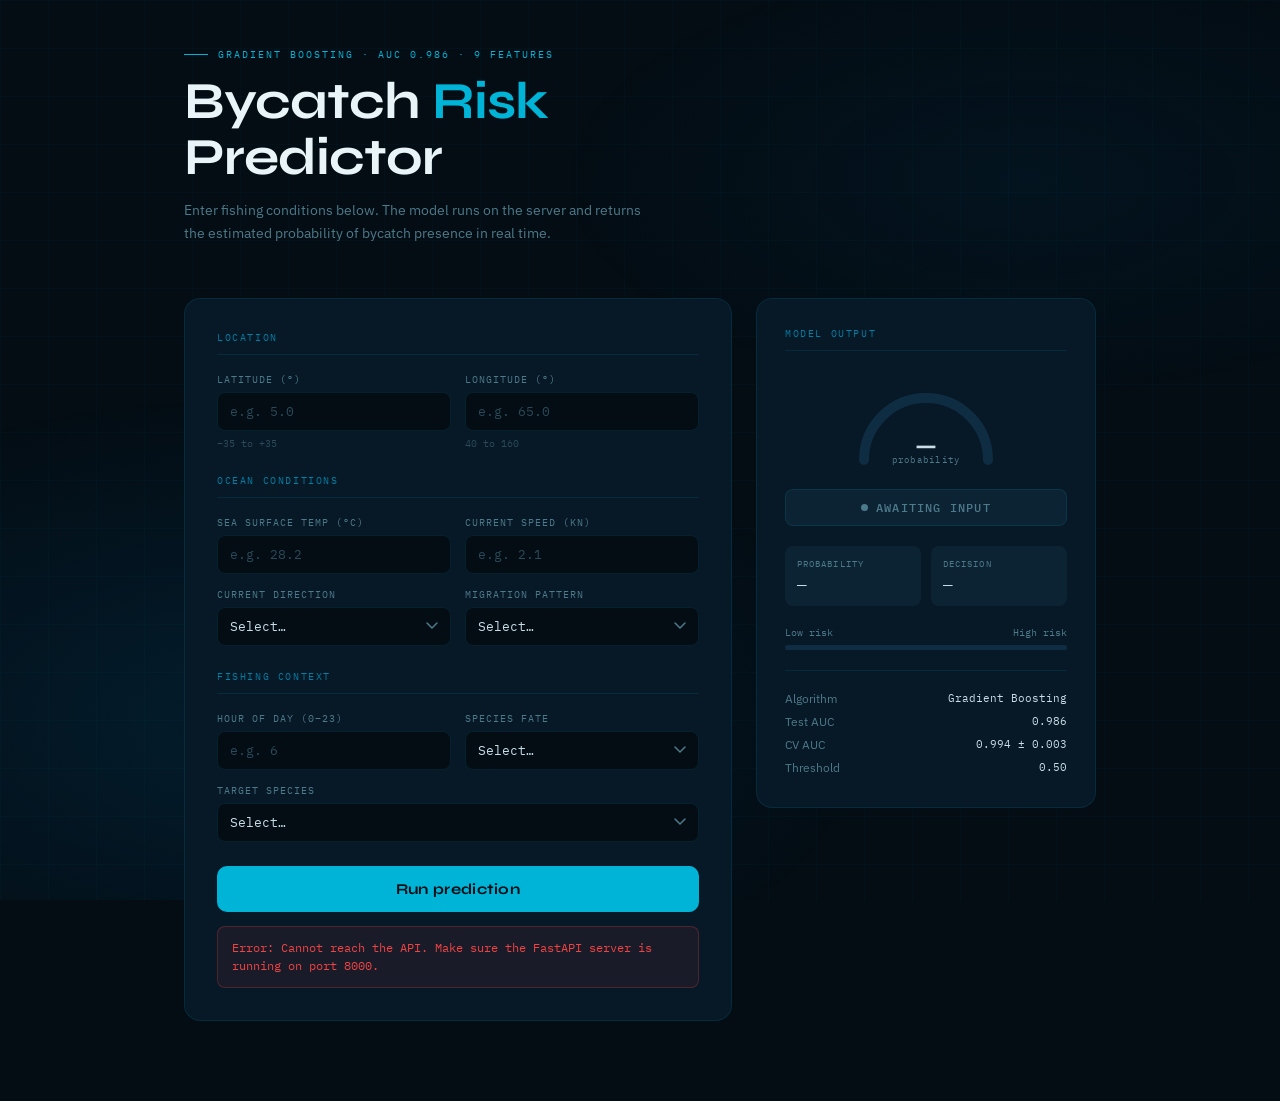
==== static/index.html @ 3b464cac "full stack done, added model and works with testing data" ====
<!DOCTYPE html>
<html lang="en">

<head>
    <meta charset="UTF-8">
    <meta name="viewport" content="width=device-width, initial-scale=1.0">
    <title>Bycatch Risk Predictor</title>
    <link
        href="https://fonts.googleapis.com/css2?family=Syne:wght@400;500;700&family=IBM+Plex+Mono:wght@400;500&family=IBM+Plex+Sans:wght@300;400;500&display=swap"
        rel="stylesheet">
    <style>
        :root {
            --ocean-deep: #040d14;
            --ocean-mid: #071826;
            --ocean-surf: #0c2333;
            --ocean-foam: #0f2d42;
            --teal: #00b4d8;
            --teal-dim: #007ea3;
            --teal-glow: rgba(0, 180, 216, 0.12);
            --amber: #f4a942;
            --red: #ef4444;
            --green: #22c55e;
            --text: #c8dde8;
            --text-muted: #4d7a8a;
            --text-dim: #2a4a5a;
            --border: rgba(0, 180, 216, 0.12);
            --border-mid: rgba(0, 180, 216, 0.22);
            --mono: 'IBM Plex Mono', monospace;
            --sans: 'IBM Plex Sans', sans-serif;
            --display: 'Syne', sans-serif;
        }

        *,
        *::before,
        *::after {
            box-sizing: border-box;
            margin: 0;
            padding: 0;
        }

        html {
            scroll-behavior: smooth;
        }

        body {
            background: var(--ocean-deep);
            color: var(--text);
            font-family: var(--sans);
            font-size: 14px;
            min-height: 100vh;
            overflow-x: hidden;
        }

        /* Animated ocean background */
        body::before {
            content: '';
            position: fixed;
            inset: 0;
            background:
                radial-gradient(ellipse 80% 60% at 20% 80%, rgba(0, 100, 160, 0.18) 0%, transparent 60%),
                radial-gradient(ellipse 60% 40% at 80% 20%, rgba(0, 60, 100, 0.14) 0%, transparent 60%);
            pointer-events: none;
            z-index: 0;
        }

        /* Subtle grid texture */
        body::after {
            content: '';
            position: fixed;
            inset: 0;
            background-image:
                linear-gradient(rgba(0, 180, 216, 0.03) 1px, transparent 1px),
                linear-gradient(90deg, rgba(0, 180, 216, 0.03) 1px, transparent 1px);
            background-size: 48px 48px;
            pointer-events: none;
            z-index: 0;
        }

        .page {
            position: relative;
            z-index: 1;
            max-width: 960px;
            margin: 0 auto;
            padding: 48px 24px 80px;
        }

        /* ── Header ──────────────────────────────── */
        header {
            margin-bottom: 52px;
            animation: rise 0.7s cubic-bezier(0.22, 1, 0.36, 1) both;
        }

        .eyebrow {
            font-family: var(--mono);
            font-size: 10px;
            letter-spacing: 0.2em;
            color: var(--teal);
            text-transform: uppercase;
            margin-bottom: 12px;
            display: flex;
            align-items: center;
            gap: 10px;
        }

        .eyebrow::before {
            content: '';
            display: inline-block;
            width: 24px;
            height: 1px;
            background: var(--teal);
        }

        h1 {
            font-family: var(--display);
            font-size: clamp(32px, 5vw, 52px);
            font-weight: 700;
            color: #e8f4f8;
            line-height: 1.08;
            letter-spacing: -0.02em;
            margin-bottom: 14px;
        }

        h1 em {
            font-style: normal;
            color: var(--teal);
        }

        .subtitle {
            font-size: 14px;
            color: var(--text-muted);
            line-height: 1.65;
            max-width: 480px;
        }

        /* ── Layout ──────────────────────────────── */
        .layout {
            display: grid;
            grid-template-columns: 1fr 340px;
            gap: 24px;
            align-items: start;
        }

        @media (max-width: 740px) {
            .layout {
                grid-template-columns: 1fr;
            }
        }

        /* ── Form card ───────────────────────────── */
        .form-card {
            background: var(--ocean-mid);
            border: 1px solid var(--border);
            border-radius: 16px;
            padding: 32px;
            animation: rise 0.7s 0.1s cubic-bezier(0.22, 1, 0.36, 1) both;
        }

        .section-title {
            font-family: var(--mono);
            font-size: 10px;
            letter-spacing: 0.16em;
            text-transform: uppercase;
            color: var(--teal-dim);
            margin-bottom: 18px;
            padding-bottom: 10px;
            border-bottom: 1px solid var(--border);
        }

        .fields-grid {
            display: grid;
            grid-template-columns: 1fr 1fr;
            gap: 14px;
            margin-bottom: 24px;
        }

        .field {
            display: flex;
            flex-direction: column;
            gap: 6px;
        }

        .field.span2 {
            grid-column: 1 / -1;
        }

        label {
            font-family: var(--mono);
            font-size: 10px;
            letter-spacing: 0.1em;
            text-transform: uppercase;
            color: var(--text-muted);
        }

        input[type="number"],
        select {
            background: var(--ocean-deep);
            border: 1px solid var(--border);
            border-radius: 8px;
            color: var(--text);
            font-family: var(--mono);
            font-size: 13px;
            padding: 10px 12px;
            width: 100%;
            outline: none;
            transition: border-color 0.2s, box-shadow 0.2s;
            -webkit-appearance: none;
            appearance: none;
        }

        input[type="number"]:focus,
        select:focus {
            border-color: var(--teal-dim);
            box-shadow: 0 0 0 3px var(--teal-glow);
        }

        input[type="number"]::placeholder {
            color: var(--text-dim);
        }

        select {
            background-image: url("data:image/svg+xml,%3Csvg xmlns='http://www.w3.org/2000/svg' width='12' height='8'%3E%3Cpath d='M1 1l5 5 5-5' stroke='%234d7a8a' stroke-width='1.5' fill='none' stroke-linecap='round' stroke-linejoin='round'/%3E%3C/svg%3E");
            background-repeat: no-repeat;
            background-position: right 12px center;
            padding-right: 36px;
            cursor: pointer;
        }

        select option {
            background: #071826;
        }

        .hint {
            font-family: var(--mono);
            font-size: 10px;
            color: var(--text-dim);
        }

        .field-sep {
            grid-column: 1/-1;
            border: none;
            border-top: 1px solid var(--border);
            margin: 4px 0;
        }

        /* Predict button */
        .predict-btn {
            width: 100%;
            padding: 14px 20px;
            background: var(--teal);
            color: var(--ocean-deep);
            border: none;
            border-radius: 10px;
            font-family: var(--display);
            font-size: 15px;
            font-weight: 700;
            letter-spacing: 0.02em;
            cursor: pointer;
            transition: opacity 0.2s, transform 0.15s, box-shadow 0.2s;
            display: flex;
            align-items: center;
            justify-content: center;
            gap: 8px;
        }

        .predict-btn:hover {
            opacity: 0.9;
            box-shadow: 0 0 28px rgba(0, 180, 216, 0.3);
        }

        .predict-btn:active {
            transform: scale(0.99);
        }

        .predict-btn:disabled {
            opacity: 0.35;
            cursor: not-allowed;
            box-shadow: none;
        }

        .spinner {
            width: 16px;
            height: 16px;
            border: 2px solid rgba(4, 13, 20, 0.25);
            border-top-color: var(--ocean-deep);
            border-radius: 50%;
            animation: spin 0.65s linear infinite;
            flex-shrink: 0;
        }

        /* ── Result panel ────────────────────────── */
        .result-panel {
            background: var(--ocean-mid);
            border: 1px solid var(--border);
            border-radius: 16px;
            padding: 28px;
            animation: rise 0.7s 0.2s cubic-bezier(0.22, 1, 0.36, 1) both;
            position: sticky;
            top: 24px;
        }

        .result-panel .section-title {
            margin-bottom: 24px;
        }

        /* Gauge */
        .gauge-wrap {
            position: relative;
            width: 160px;
            height: 90px;
            margin: 0 auto 24px;
            overflow: visible;
        }

        .gauge-bg {
            fill: none;
            stroke: var(--ocean-foam);
            stroke-width: 10;
            stroke-linecap: round;
        }

        .gauge-fill {
            fill: none;
            stroke-width: 10;
            stroke-linecap: round;
            transition: stroke-dashoffset 0.8s cubic-bezier(0.4, 0, 0.2, 1), stroke 0.4s;
            transform-origin: center;
        }

        .gauge-text {
            font-family: var(--display);
            font-size: 26px;
            font-weight: 700;
            text-anchor: middle;
            dominant-baseline: middle;
            fill: var(--text);
            transition: fill 0.4s;
        }

        .gauge-sub {
            font-family: var(--mono);
            font-size: 9px;
            letter-spacing: 0.14em;
            text-anchor: middle;
            dominant-baseline: middle;
            fill: var(--text-muted);
        }

        /* Risk label badge */
        .risk-badge {
            display: flex;
            align-items: center;
            justify-content: center;
            gap: 8px;
            padding: 10px 16px;
            border-radius: 8px;
            font-family: var(--mono);
            font-size: 12px;
            font-weight: 500;
            letter-spacing: 0.1em;
            text-transform: uppercase;
            margin-bottom: 20px;
            transition: background 0.4s, color 0.4s, border-color 0.4s;
            border: 1px solid transparent;
        }

        .risk-badge.idle {
            background: var(--ocean-surf);
            color: var(--text-muted);
            border-color: var(--border);
        }

        .risk-badge.high {
            background: rgba(239, 68, 68, 0.1);
            color: var(--red);
            border-color: rgba(239, 68, 68, 0.3);
        }

        .risk-badge.low {
            background: rgba(34, 197, 94, 0.1);
            color: var(--green);
            border-color: rgba(34, 197, 94, 0.3);
        }

        .badge-dot {
            width: 7px;
            height: 7px;
            border-radius: 50%;
            flex-shrink: 0;
            transition: background 0.4s;
        }

        .risk-badge.idle .badge-dot {
            background: var(--text-muted);
        }

        .risk-badge.high .badge-dot {
            background: var(--red);
            box-shadow: 0 0 6px var(--red);
        }

        .risk-badge.low .badge-dot {
            background: var(--green);
            box-shadow: 0 0 6px var(--green);
        }

        /* Stats row */
        .stats {
            display: grid;
            grid-template-columns: 1fr 1fr;
            gap: 10px;
            margin-bottom: 20px;
        }

        .stat-cell {
            background: var(--ocean-surf);
            border-radius: 8px;
            padding: 12px;
        }

        .stat-label {
            font-family: var(--mono);
            font-size: 9px;
            letter-spacing: 0.12em;
            text-transform: uppercase;
            color: var(--text-muted);
            margin-bottom: 5px;
        }

        .stat-value {
            font-family: var(--mono);
            font-size: 16px;
            font-weight: 500;
            color: var(--text);
            transition: color 0.4s;
        }

        /* Probability bar */
        .bar-label {
            display: flex;
            justify-content: space-between;
            font-family: var(--mono);
            font-size: 10px;
            color: var(--text-muted);
            margin-bottom: 6px;
        }

        .bar-track {
            height: 5px;
            background: var(--ocean-foam);
            border-radius: 3px;
            overflow: hidden;
            margin-bottom: 20px;
        }

        .bar-fill {
            height: 100%;
            border-radius: 3px;
            width: 0%;
            transition: width 0.7s cubic-bezier(0.4, 0, 0.2, 1), background 0.4s;
            background: var(--teal-dim);
        }

        /* Model info */
        .model-info {
            border-top: 1px solid var(--border);
            padding-top: 16px;
        }

        .model-info-row {
            display: flex;
            justify-content: space-between;
            align-items: center;
            padding: 4px 0;
            font-size: 12px;
        }

        .model-info-key {
            color: var(--text-muted);
        }

        .model-info-val {
            font-family: var(--mono);
            font-size: 11px;
            color: var(--text);
        }

        /* Error */
        .error-box {
            display: none;
            margin-top: 14px;
            padding: 12px 14px;
            background: rgba(239, 68, 68, 0.08);
            border: 1px solid rgba(239, 68, 68, 0.25);
            border-radius: 8px;
            font-family: var(--mono);
            font-size: 12px;
            color: var(--red);
            line-height: 1.5;
        }

        /* Animations */
        @keyframes rise {
            from {
                opacity: 0;
                transform: translateY(16px);
            }

            to {
                opacity: 1;
                transform: translateY(0);
            }
        }

        @keyframes spin {
            to {
                transform: rotate(360deg);
            }
        }
    </style>
</head>

<body>
    <div class="page">

        <header>
            <p class="eyebrow">Gradient Boosting · AUC 0.986 · 9 features</p>
            <h1>Bycatch <em>Risk</em><br>Predictor</h1>
            <p class="subtitle">Enter fishing conditions below. The model runs on the server and returns the estimated
                probability of bycatch presence in real time.</p>
        </header>

        <div class="layout">

            <!-- Form -->
            <div class="form-card">
                <form id="form" autocomplete="off">

                    <p class="section-title">Location</p>
                    <div class="fields-grid">
                        <div class="field">
                            <label for="lat">Latitude (°)</label>
                            <input type="number" id="lat" step="0.0001" min="-35" max="35" placeholder="e.g. 5.0"
                                required>
                            <span class="hint">–35 to +35</span>
                        </div>
                        <div class="field">
                            <label for="lon">Longitude (°)</label>
                            <input type="number" id="lon" step="0.0001" min="40" max="160" placeholder="e.g. 65.0"
                                required>
                            <span class="hint">40 to 160</span>
                        </div>
                    </div>

                    <p class="section-title">Ocean conditions</p>
                    <div class="fields-grid">
                        <div class="field">
                            <label for="sst">Sea surface temp (°C)</label>
                            <input type="number" id="sst" step="0.1" min="5" max="35" placeholder="e.g. 28.2" required>
                        </div>
                        <div class="field">
                            <label for="current_speed">Current speed (kn)</label>
                            <input type="number" id="current_speed" step="0.01" min="0" max="10" placeholder="e.g. 2.1"
                                required>
                        </div>
                        <div class="field">
                            <label for="current_dir">Current direction</label>
                            <select id="current_dir" required>
                                <option value="" disabled selected>Select…</option>
                            </select>
                        </div>
                        <div class="field">
                            <label for="migration">Migration pattern</label>
                            <select id="migration" required>
                                <option value="" disabled selected>Select…</option>
                            </select>
                        </div>
                    </div>

                    <p class="section-title">Fishing context</p>
                    <div class="fields-grid">
                        <div class="field">
                            <label for="hour">Hour of day (0–23)</label>
                            <input type="number" id="hour" step="1" min="0" max="23" placeholder="e.g. 6" required>
                        </div>
                        <div class="field">
                            <label for="fate">Species fate</label>
                            <select id="fate" required>
                                <option value="" disabled selected>Select…</option>
                            </select>
                        </div>
                        <div class="field span2">
                            <label for="species">Target species</label>
                            <select id="species" required>
                                <option value="" disabled selected>Select…</option>
                            </select>
                        </div>
                    </div>

                    <button type="submit" class="predict-btn" id="btn">
                        <span id="btn-text">Run prediction</span>
                    </button>

                    <div class="error-box" id="error"></div>

                </form>
            </div>

            <!-- Result panel -->
            <div class="result-panel">
                <p class="section-title">Model output</p>

                <!-- Gauge SVG -->
                <div class="gauge-wrap">
                    <svg viewBox="0 0 160 90" width="160" height="90" overflow="visible">
                        <!-- Background arc: semicircle, r=62, center 80,85 -->
                        <path id="gauge-bg-path" d="M 18,85 A 62,62 0 0,1 142,85" class="gauge-bg" />
                        <!-- Fill arc -->
                        <path id="gauge-fill-path" d="M 18,85 A 62,62 0 0,1 142,85" class="gauge-fill" stroke="#007ea3"
                            stroke-dasharray="195" stroke-dashoffset="195" />
                        <text id="gauge-pct" class="gauge-text" x="80" y="72">—</text>
                        <text class="gauge-sub" x="80" y="86">probability</text>
                    </svg>
                </div>

                <!-- Risk badge -->
                <div class="risk-badge idle" id="risk-badge">
                    <span class="badge-dot"></span>
                    <span id="risk-text">Awaiting input</span>
                </div>

                <!-- Stats -->
                <div class="stats">
                    <div class="stat-cell">
                        <div class="stat-label">Probability</div>
                        <div class="stat-value" id="stat-prob">—</div>
                    </div>
                    <div class="stat-cell">
                        <div class="stat-label">Decision</div>
                        <div class="stat-value" id="stat-decision">—</div>
                    </div>
                </div>

                <!-- Bar -->
                <div class="bar-label">
                    <span>Low risk</span><span>High risk</span>
                </div>
                <div class="bar-track">
                    <div class="bar-fill" id="bar-fill"></div>
                </div>

                <!-- Model info -->
                <div class="model-info">
                    <div class="model-info-row">
                        <span class="model-info-key">Algorithm</span>
                        <span class="model-info-val">Gradient Boosting</span>
                    </div>
                    <div class="model-info-row">
                        <span class="model-info-key">Test AUC</span>
                        <span class="model-info-val">0.986</span>
                    </div>
                    <div class="model-info-row">
                        <span class="model-info-key">CV AUC</span>
                        <span class="model-info-val">0.994 ± 0.003</span>
                    </div>
                    <div class="model-info-row">
                        <span class="model-info-key">Threshold</span>
                        <span class="model-info-val">0.50</span>
                    </div>
                </div>
            </div>

        </div>
    </div>

    <script>
        // ── Config ───────────────────────────────────────────────────────────────
        // Change this to your Render URL when deployed.
        // Leave as empty string '' when running locally (same origin via FastAPI).
        const API = 'http://127.0.0.1:8000';

        // ── Populate dropdowns from /options ─────────────────────────────────────
        async function loadOptions() {
            try {
                const res = await fetch(`${API}/options`);
                const opts = await res.json();
                fill('current_dir', opts.current_dir);
                fill('migration', opts.migration);
                fill('species', opts.species);
                fill('fate', opts.fate);
            } catch {
                showError('Cannot reach the API. Make sure the FastAPI server is running on port 8000.');
            }
        }

        function fill(id, values) {
            const sel = document.getElementById(id);
            values.forEach(v => {
                const o = document.createElement('option');
                o.value = o.textContent = v;
                sel.appendChild(o);
            });
        }

        // ── Form submit ───────────────────────────────────────────────────────────
        document.getElementById('form').addEventListener('submit', async (e) => {
            e.preventDefault();
            clearResult();
            setLoading(true);

            const body = {
                lat: parseFloat(document.getElementById('lat').value),
                lon: parseFloat(document.getElementById('lon').value),
                sst: parseFloat(document.getElementById('sst').value),
                current_speed: parseFloat(document.getElementById('current_speed').value),
                current_dir: document.getElementById('current_dir').value,
                hour: parseInt(document.getElementById('hour').value, 10),
                migration: document.getElementById('migration').value,
                species: document.getElementById('species').value,
                fate: document.getElementById('fate').value,
            };

            try {
                const res = await fetch(`${API}/predict`, {
                    method: 'POST',
                    headers: { 'Content-Type': 'application/json' },
                    body: JSON.stringify(body),
                });

                if (!res.ok) {
                    const err = await res.json().catch(() => ({}));
                    throw new Error(err.detail || `Server error ${res.status}`);
                }

                const data = await res.json();
                renderResult(data);

            } catch (err) {
                showError(err.message);
            } finally {
                setLoading(false);
            }
        });

        // ── Render result ─────────────────────────────────────────────────────────
        function renderResult(data) {
            const prob = data.probability;
            const isHigh = data.risk_label === 'High Risk';
            const pct = (prob * 100).toFixed(1);

            // Gauge — arc total length ≈ 195, fill proportionally
            const arcLen = 195;
            const offset = arcLen - (prob * arcLen);
            const fill = document.getElementById('gauge-fill-path');
            fill.style.strokeDashoffset = offset;
            fill.style.stroke = isHigh ? '#ef4444' : '#22c55e';

            document.getElementById('gauge-pct').textContent = pct + '%';
            document.getElementById('gauge-pct').style.fill = isHigh ? '#ef4444' : '#22c55e';

            // Badge
            const badge = document.getElementById('risk-badge');
            badge.className = 'risk-badge ' + (isHigh ? 'high' : 'low');
            document.getElementById('risk-text').textContent = data.risk_label;

            // Stats
            document.getElementById('stat-prob').textContent = data.risk_pct;
            document.getElementById('stat-decision').textContent = isHigh ? 'Present' : 'Absent';
            document.getElementById('stat-prob').style.color = isHigh ? '#ef4444' : '#22c55e';
            document.getElementById('stat-decision').style.color = isHigh ? '#ef4444' : '#22c55e';

            // Bar
            const bar = document.getElementById('bar-fill');
            bar.style.width = pct + '%';
            bar.style.background = isHigh ? '#ef4444' : '#22c55e';
        }

        // ── Helpers ───────────────────────────────────────────────────────────────
        function setLoading(on) {
            const btn = document.getElementById('btn');
            const text = document.getElementById('btn-text');
            btn.disabled = on;
            if (on) {
                btn.innerHTML = '<span class="spinner"></span><span>Running model…</span>';
            } else {
                btn.innerHTML = '<span id="btn-text">Run prediction</span>';
            }
        }

        function clearResult() {
            document.getElementById('error').style.display = 'none';
            document.getElementById('gauge-fill-path').style.strokeDashoffset = 195;
            document.getElementById('gauge-pct').textContent = '—';
            document.getElementById('gauge-pct').style.fill = 'var(--text)';
            document.getElementById('risk-badge').className = 'risk-badge idle';
            document.getElementById('risk-text').textContent = 'Computing…';
            document.getElementById('stat-prob').textContent = '—';
            document.getElementById('stat-decision').textContent = '—';
            document.getElementById('bar-fill').style.width = '0%';
        }

        function showError(msg) {
            const el = document.getElementById('error');
            el.textContent = 'Error: ' + msg;
            el.style.display = 'block';
        }

        loadOptions();
    </script>
</body>

</html>
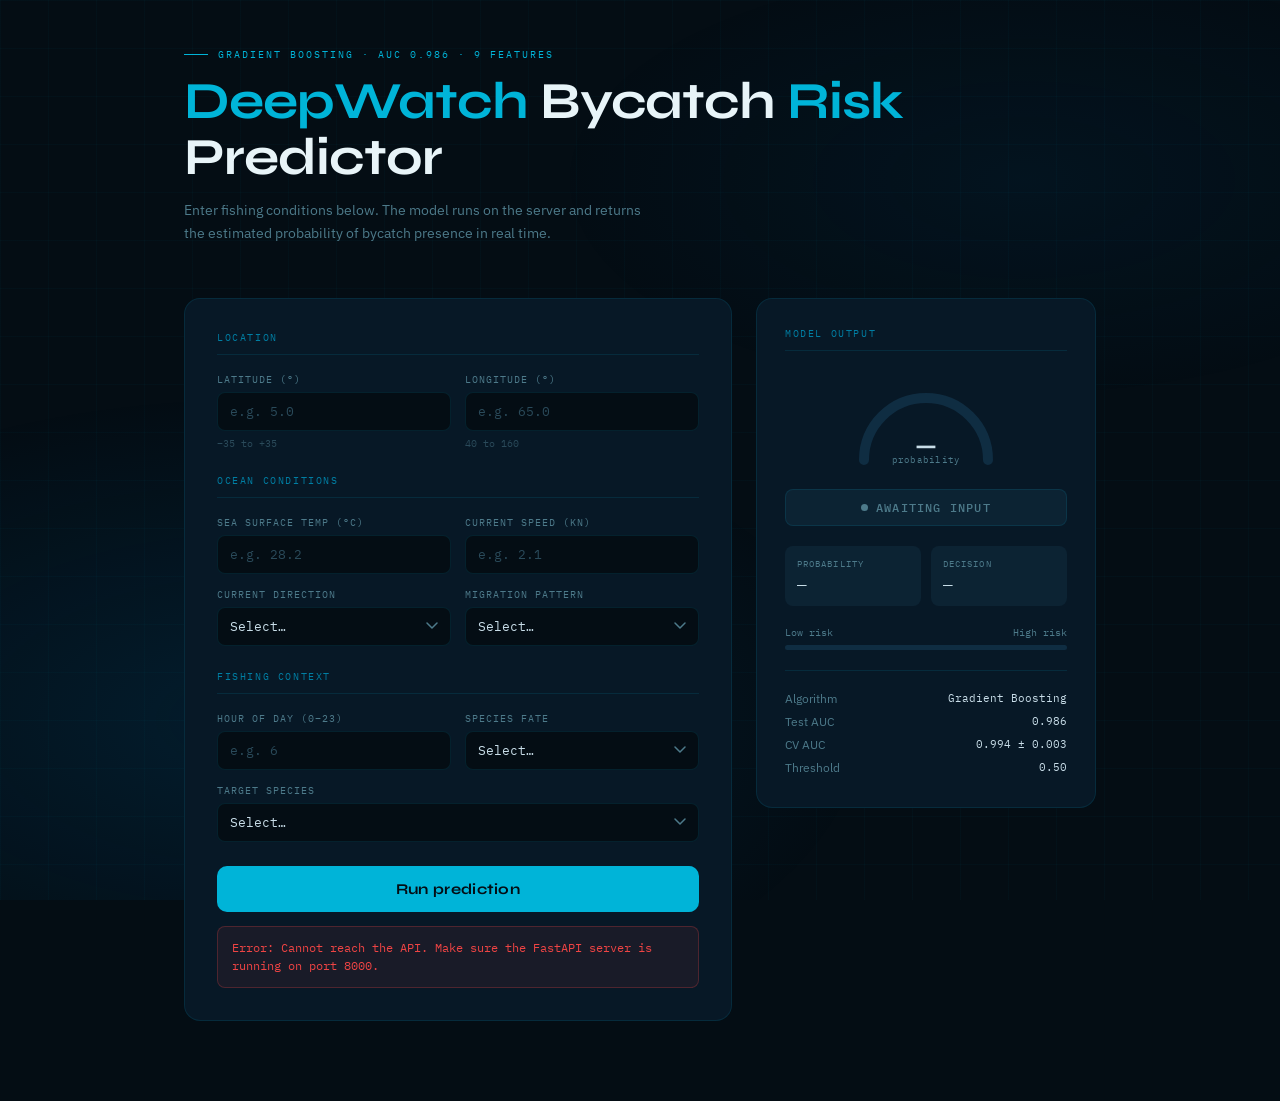
==== commit 38bb6b08: "fixed backend issue" ====
--- a/static/index.html
+++ b/static/index.html
@@ -524,7 +524,7 @@
 
         <header>
             <p class="eyebrow">Gradient Boosting · AUC 0.986 · 9 features</p>
-            <h1>Bycatch <em>Risk</em><br>Predictor</h1>
+            <h1><em>DeepWatch</em> Bycatch <em>Risk</em><br>Predictor</h1>
             <p class="subtitle">Enter fishing conditions below. The model runs on the server and returns the estimated
                 probability of bycatch presence in real time.</p>
         </header>
@@ -676,7 +676,7 @@
         // ── Config ───────────────────────────────────────────────────────────────
         // Change this to your Render URL when deployed.
         // Leave as empty string '' when running locally (same origin via FastAPI).
-        const API = 'http://127.0.0.1:8000';
+        const API = 'https://deepwatch.onrender.com/';
 
         // ── Populate dropdowns from /options ─────────────────────────────────────
         async function loadOptions() {
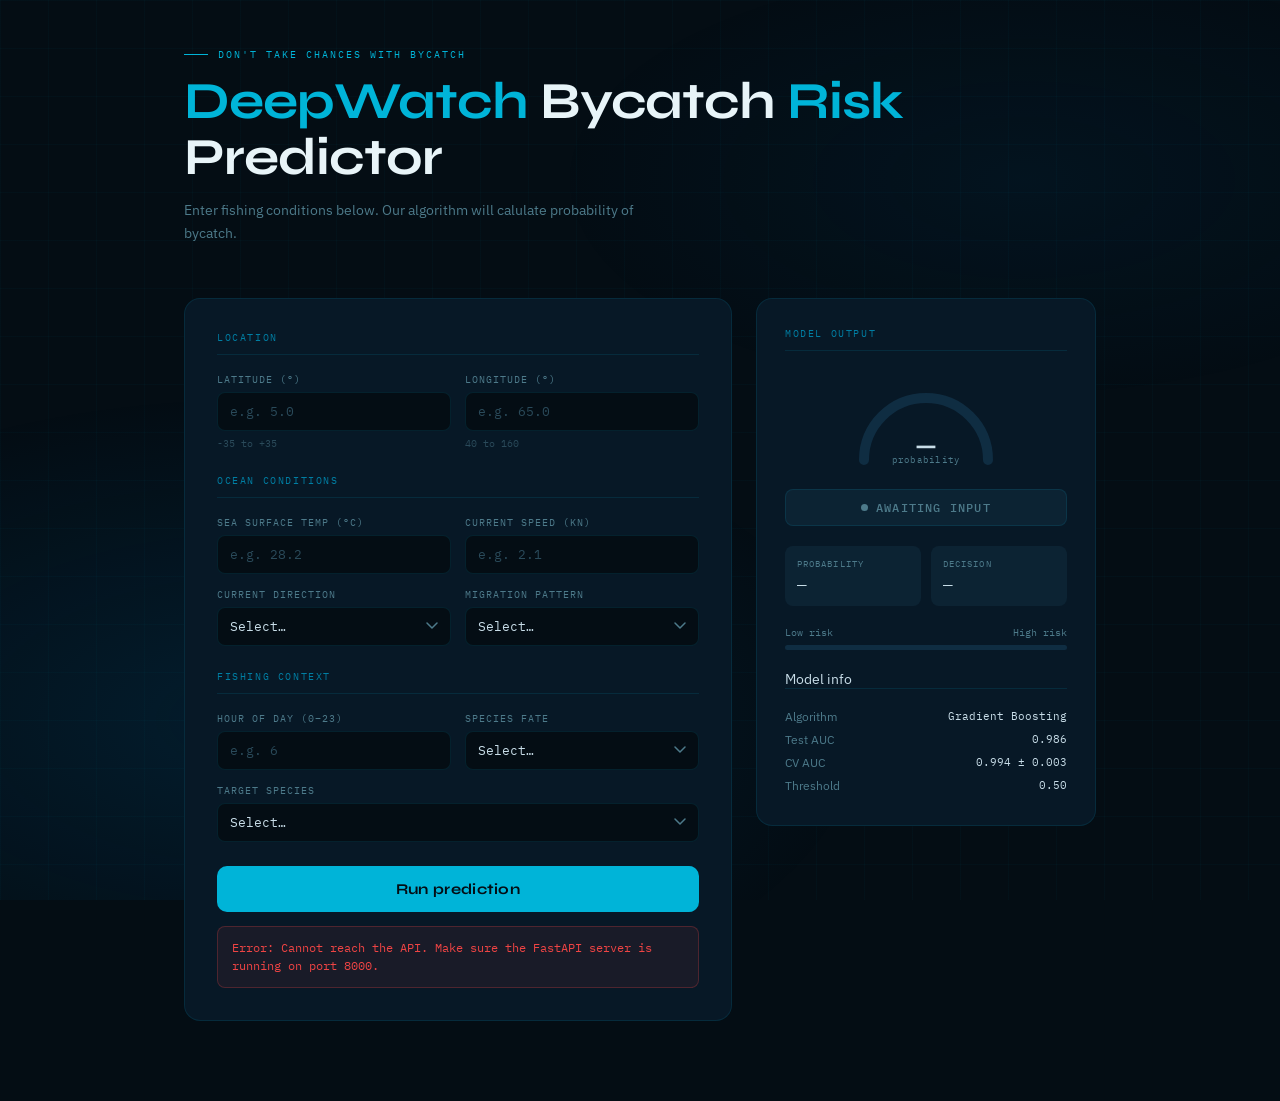
==== commit 4d3aca3d: "added homepage, updated routes, updated dataset, updated comments" ====
--- a/static/index.html
+++ b/static/index.html
@@ -51,7 +51,6 @@
             overflow-x: hidden;
         }
 
-        /* Animated ocean background */
         body::before {
             content: '';
             position: fixed;
@@ -63,7 +62,6 @@
             z-index: 0;
         }
 
-        /* Subtle grid texture */
         body::after {
             content: '';
             position: fixed;
@@ -84,7 +82,6 @@
             padding: 48px 24px 80px;
         }
 
-        /* ── Header ──────────────────────────────── */
         header {
             margin-bottom: 52px;
             animation: rise 0.7s cubic-bezier(0.22, 1, 0.36, 1) both;
@@ -132,7 +129,6 @@
             max-width: 480px;
         }
 
-        /* ── Layout ──────────────────────────────── */
         .layout {
             display: grid;
             grid-template-columns: 1fr 340px;
@@ -146,7 +142,6 @@
             }
         }
 
-        /* ── Form card ───────────────────────────── */
         .form-card {
             background: var(--ocean-mid);
             border: 1px solid var(--border);
@@ -242,7 +237,6 @@
             margin: 4px 0;
         }
 
-        /* Predict button */
         .predict-btn {
             width: 100%;
             padding: 14px 20px;
@@ -287,7 +281,6 @@
             flex-shrink: 0;
         }
 
-        /* ── Result panel ────────────────────────── */
         .result-panel {
             background: var(--ocean-mid);
             border: 1px solid var(--border);
@@ -345,7 +338,6 @@
             fill: var(--text-muted);
         }
 
-        /* Risk label badge */
         .risk-badge {
             display: flex;
             align-items: center;
@@ -403,7 +395,6 @@
             box-shadow: 0 0 6px var(--green);
         }
 
-        /* Stats row */
         .stats {
             display: grid;
             grid-template-columns: 1fr 1fr;
@@ -434,7 +425,6 @@
             transition: color 0.4s;
         }
 
-        /* Probability bar */
         .bar-label {
             display: flex;
             justify-content: space-between;
@@ -484,7 +474,6 @@
             color: var(--text);
         }
 
-        /* Error */
         .error-box {
             display: none;
             margin-top: 14px;
@@ -498,7 +487,6 @@
             line-height: 1.5;
         }
 
-        /* Animations */
         @keyframes rise {
             from {
                 opacity: 0;
@@ -523,15 +511,12 @@
     <div class="page">
 
         <header>
-            <p class="eyebrow">Gradient Boosting · AUC 0.986 · 9 features</p>
+            <p class="eyebrow">Don't take chances with bycatch</p>
             <h1><em>DeepWatch</em> Bycatch <em>Risk</em><br>Predictor</h1>
-            <p class="subtitle">Enter fishing conditions below. The model runs on the server and returns the estimated
-                probability of bycatch presence in real time.</p>
+            <p class="subtitle">Enter fishing conditions below. Our algorithm will calulate probability of bycatch.</p>
         </header>
 
         <div class="layout">
-
-            <!-- Form -->
             <div class="form-card">
                 <form id="form" autocomplete="off">
 
@@ -541,7 +526,7 @@
                             <label for="lat">Latitude (°)</label>
                             <input type="number" id="lat" step="0.0001" min="-35" max="35" placeholder="e.g. 5.0"
                                 required>
-                            <span class="hint">–35 to +35</span>
+                            <span class="hint">-35 to +35</span>
                         </div>
                         <div class="field">
                             <label for="lon">Longitude (°)</label>
@@ -604,12 +589,8 @@
 
                 </form>
             </div>
-
-            <!-- Result panel -->
             <div class="result-panel">
                 <p class="section-title">Model output</p>
-
-                <!-- Gauge SVG -->
                 <div class="gauge-wrap">
                     <svg viewBox="0 0 160 90" width="160" height="90" overflow="visible">
                         <!-- Background arc: semicircle, r=62, center 80,85 -->
@@ -648,7 +629,7 @@
                     <div class="bar-fill" id="bar-fill"></div>
                 </div>
 
-                <!-- Model info -->
+                Model info
                 <div class="model-info">
                     <div class="model-info-row">
                         <span class="model-info-key">Algorithm</span>
@@ -668,17 +649,14 @@
                     </div>
                 </div>
             </div>
-
         </div>
     </div>
 
     <script>
-        // ── Config ───────────────────────────────────────────────────────────────
-        // Change this to your Render URL when deployed.
-        // Leave as empty string '' when running locally (same origin via FastAPI).
-        const API = 'https://deepwatch.onrender.com/';
-
-        // ── Populate dropdowns from /options ─────────────────────────────────────
+        // Setting origin for api
+        const API = '';
+
+        // Populate dropdowns
         async function loadOptions() {
             try {
                 const res = await fetch(`${API}/options`);
@@ -701,7 +679,7 @@
             });
         }
 
-        // ── Form submit ───────────────────────────────────────────────────────────
+        // On form submit
         document.getElementById('form').addEventListener('submit', async (e) => {
             e.preventDefault();
             clearResult();
@@ -741,7 +719,7 @@
             }
         });
 
-        // ── Render result ─────────────────────────────────────────────────────────
+        // Render the result of the model
         function renderResult(data) {
             const prob = data.probability;
             const isHigh = data.risk_label === 'High Risk';
@@ -774,7 +752,6 @@
             bar.style.background = isHigh ? '#ef4444' : '#22c55e';
         }
 
-        // ── Helpers ───────────────────────────────────────────────────────────────
         function setLoading(on) {
             const btn = document.getElementById('btn');
             const text = document.getElementById('btn-text');
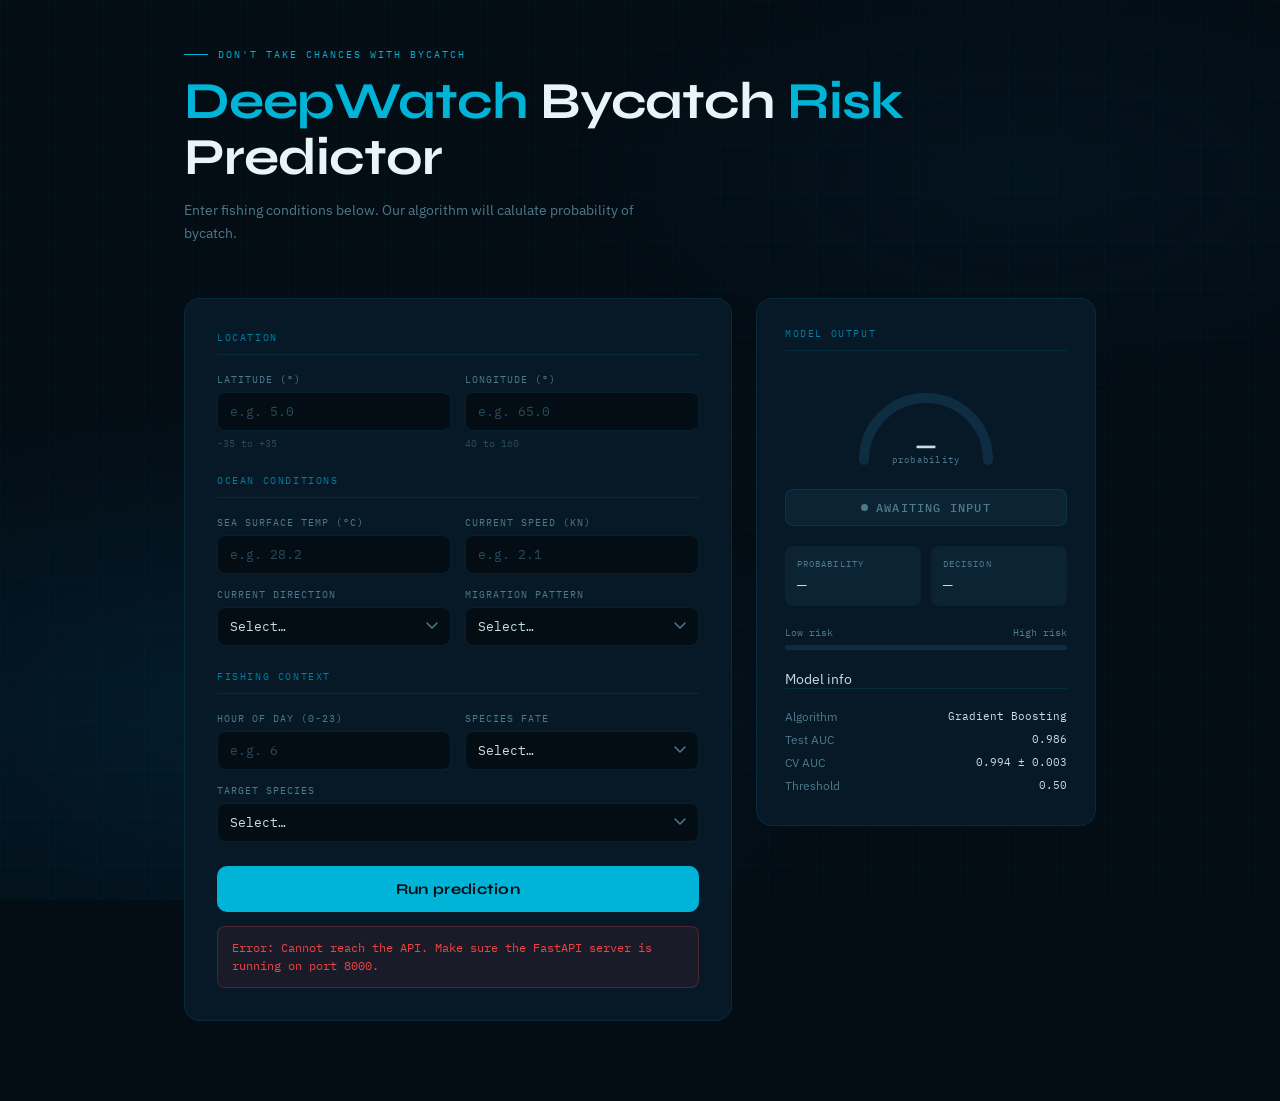
==== commit c6f536f2: "small changes" ====
--- a/static/index.html
+++ b/static/index.html
@@ -487,6 +487,16 @@
             line-height: 1.5;
         }
 
+        h1 a {
+            color: inherit;
+            text-decoration: none;
+        }
+
+        h1 a:hover em {
+            opacity: 0.8;
+            transition: opacity 0.2s;
+        }
+
         @keyframes rise {
             from {
                 opacity: 0;
@@ -512,7 +522,7 @@
 
         <header>
             <p class="eyebrow">Don't take chances with bycatch</p>
-            <h1><em>DeepWatch</em> Bycatch <em>Risk</em><br>Predictor</h1>
+            <h1><a href='https://deepwatch.onrender.com/'><em>DeepWatch</em></a> Bycatch <em>Risk</em><br>Predictor</h1>
             <p class="subtitle">Enter fishing conditions below. Our algorithm will calulate probability of bycatch.</p>
         </header>
 
@@ -564,7 +574,7 @@
                     <p class="section-title">Fishing context</p>
                     <div class="fields-grid">
                         <div class="field">
-                            <label for="hour">Hour of day (0–23)</label>
+                            <label for="hour">Hour of day (0-23)</label>
                             <input type="number" id="hour" step="1" min="0" max="23" placeholder="e.g. 6" required>
                         </div>
                         <div class="field">
